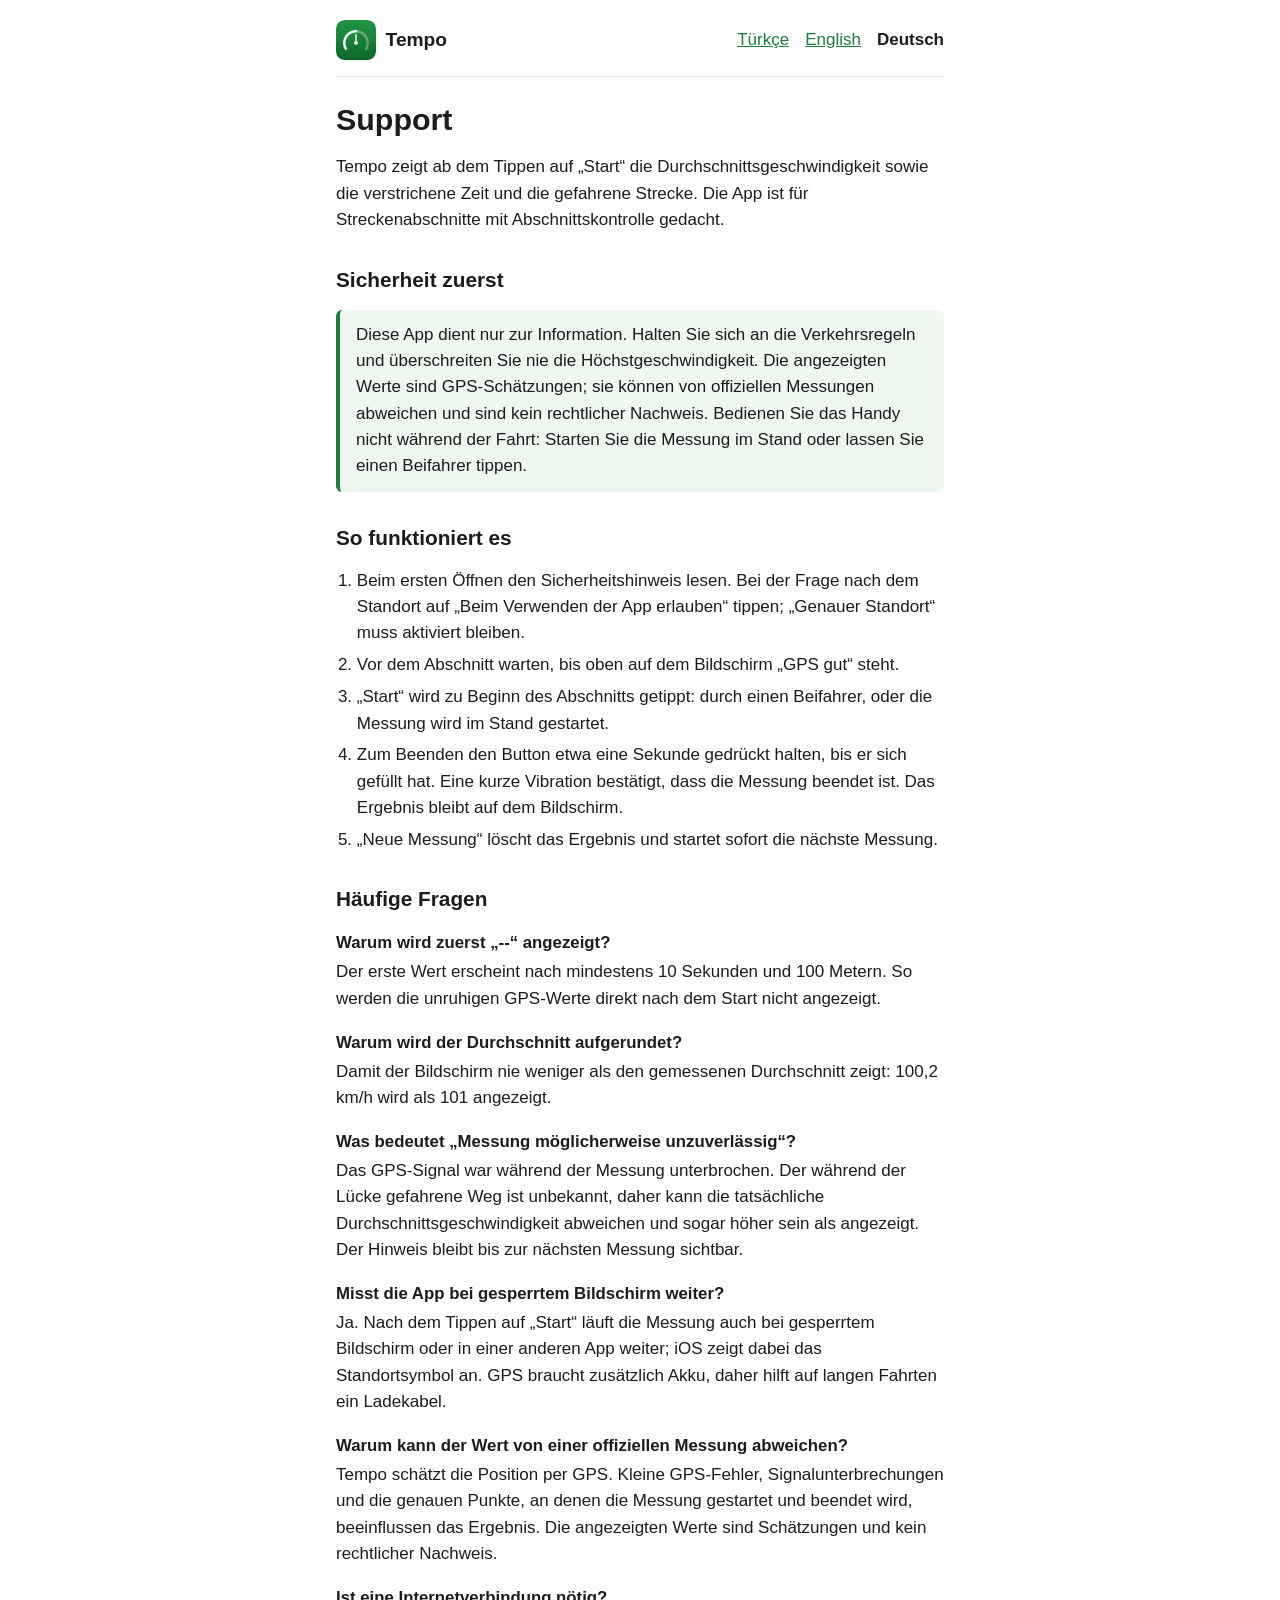
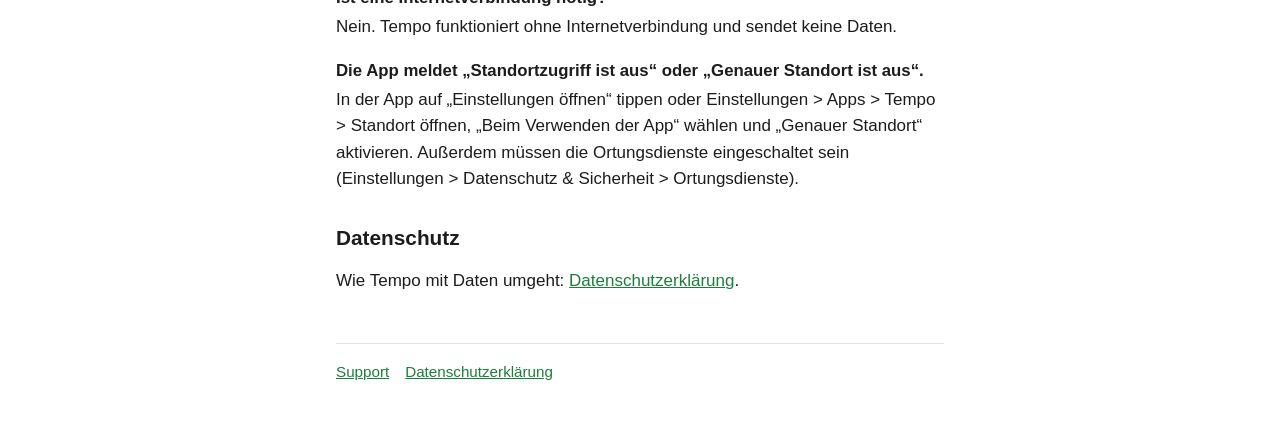
==== de/support.html @ 1235f71d "Add the Tempo privacy policy and support pages Turkish, English and German pages for GitHub Pages. T" ====
<!doctype html>
<html lang="de">
<head>
<meta charset="utf-8">
<meta name="viewport" content="width=device-width, initial-scale=1">
<title>Support – Tempo</title>
<meta name="description" content="Bedienung der App Tempo, häufige Fragen und Kontakt.">
<link rel="icon" href="../icon.png">
<link rel="stylesheet" href="../style.css">
</head>
<body>
<div class="page">
<header>
  <a class="brand" href="../index.html"><img src="../icon.png" alt="" width="40" height="40">Tempo</a>
  <nav class="languages" aria-label="Sprache">
    <a href="../tr/support.html" hreflang="tr" lang="tr">Türkçe</a>
    <a href="../en/support.html" hreflang="en" lang="en">English</a>
    <a href="support.html" aria-current="page">Deutsch</a>
  </nav>
</header>

<main>
<h1>Support</h1>
<p>Tempo zeigt ab dem Tippen auf „Start“ die Durchschnittsgeschwindigkeit sowie die verstrichene Zeit und die gefahrene Strecke. Die App ist für Streckenabschnitte mit Abschnittskontrolle gedacht.</p>

<h2>Sicherheit zuerst</h2>
<p class="notice">Diese App dient nur zur Information. Halten Sie sich an die Verkehrsregeln und überschreiten Sie nie die Höchstgeschwindigkeit. Die angezeigten Werte sind GPS-Schätzungen; sie können von offiziellen Messungen abweichen und sind kein rechtlicher Nachweis. Bedienen Sie das Handy nicht während der Fahrt: Starten Sie die Messung im Stand oder lassen Sie einen Beifahrer tippen.</p>

<h2>So funktioniert es</h2>
<ol>
  <li>Beim ersten Öffnen den Sicherheitshinweis lesen. Bei der Frage nach dem Standort auf „Beim Verwenden der App erlauben“ tippen; „Genauer Standort“ muss aktiviert bleiben.</li>
  <li>Vor dem Abschnitt warten, bis oben auf dem Bildschirm „GPS gut“ steht.</li>
  <li>„Start“ wird zu Beginn des Abschnitts getippt: durch einen Beifahrer, oder die Messung wird im Stand gestartet.</li>
  <li>Zum Beenden den Button etwa eine Sekunde gedrückt halten, bis er sich gefüllt hat. Eine kurze Vibration bestätigt, dass die Messung beendet ist. Das Ergebnis bleibt auf dem Bildschirm.</li>
  <li>„Neue Messung“ löscht das Ergebnis und startet sofort die nächste Messung.</li>
</ol>

<h2>Häufige Fragen</h2>

<h3>Warum wird zuerst „--“ angezeigt?</h3>
<p>Der erste Wert erscheint nach mindestens 10 Sekunden und 100 Metern. So werden die unruhigen GPS-Werte direkt nach dem Start nicht angezeigt.</p>

<h3>Warum wird der Durchschnitt aufgerundet?</h3>
<p>Damit der Bildschirm nie weniger als den gemessenen Durchschnitt zeigt: 100,2 km/h wird als 101 angezeigt.</p>

<h3>Was bedeutet „Messung möglicherweise unzuverlässig“?</h3>
<p>Das GPS-Signal war während der Messung unterbrochen. Der während der Lücke gefahrene Weg ist unbekannt, daher kann die tatsächliche Durchschnittsgeschwindigkeit abweichen und sogar höher sein als angezeigt. Der Hinweis bleibt bis zur nächsten Messung sichtbar.</p>

<h3>Misst die App bei gesperrtem Bildschirm weiter?</h3>
<p>Ja. Nach dem Tippen auf „Start“ läuft die Messung auch bei gesperrtem Bildschirm oder in einer anderen App weiter; iOS zeigt dabei das Standortsymbol an. GPS braucht zusätzlich Akku, daher hilft auf langen Fahrten ein Ladekabel.</p>

<h3>Warum kann der Wert von einer offiziellen Messung abweichen?</h3>
<p>Tempo schätzt die Position per GPS. Kleine GPS-Fehler, Signalunterbrechungen und die genauen Punkte, an denen die Messung gestartet und beendet wird, beeinflussen das Ergebnis. Die angezeigten Werte sind Schätzungen und kein rechtlicher Nachweis.</p>

<h3>Ist eine Internetverbindung nötig?</h3>
<p>Nein. Tempo funktioniert ohne Internetverbindung und sendet keine Daten.</p>

<h3>Die App meldet „Standortzugriff ist aus“ oder „Genauer Standort ist aus“.</h3>
<p>In der App auf „Einstellungen öffnen“ tippen oder Einstellungen &gt; Apps &gt; Tempo &gt; Standort öffnen, „Beim Verwenden der App“ wählen und „Genauer Standort“ aktivieren. Außerdem müssen die Ortungsdienste eingeschaltet sein (Einstellungen &gt; Datenschutz &amp; Sicherheit &gt; Ortungsdienste).</p>

<!-- CONTACT EMAIL PENDING:
<h2>Kontakt</h2>
<p>Für Fragen, Probleme oder Ideen: <a href="mailto:@@EMAIL@@">@@EMAIL@@</a>. Bitte iPhone-Modell und iOS-Version angeben.</p>
-->

<h2>Datenschutz</h2>
<p>Wie Tempo mit Daten umgeht: <a href="privacy.html">Datenschutzerklärung</a>.</p>
</main>

<footer>
  <a href="support.html">Support</a>
  <a href="privacy.html">Datenschutzerklärung</a>
</footer>
</div>
</body>
</html>
---- style.css ----
/* System fonts only: loading web fonts would send visitors' IP addresses to a font service. */
:root {
  color-scheme: light dark;
  --bg: #ffffff;
  --text: #1c1c1e;
  --muted: #5f5f66;
  --accent: #1b7f3b;
  --notice-bg: #eef7f0;
  --rule: #e2e2e6;
}

@media (prefers-color-scheme: dark) {
  :root {
    --bg: #111113;
    --text: #f2f2f7;
    --muted: #a1a1aa;
    --accent: #5fd383;
    --notice-bg: #16261b;
    --rule: #2c2c30;
  }
}

* {
  box-sizing: border-box;
}

body {
  margin: 0;
  background: var(--bg);
  color: var(--text);
  font: 17px/1.55 -apple-system, BlinkMacSystemFont, "Segoe UI", Roboto, Helvetica, Arial, sans-serif;
  -webkit-text-size-adjust: 100%;
  overflow-wrap: break-word;
}

.page {
  max-width: 40rem;
  margin: 0 auto;
  padding: 1.25rem 1rem 3rem;
}

a {
  color: var(--accent);
}

header {
  display: flex;
  flex-wrap: wrap;
  align-items: center;
  justify-content: space-between;
  gap: 0.75rem 1rem;
  padding-bottom: 1rem;
  border-bottom: 1px solid var(--rule);
}

.brand {
  display: flex;
  align-items: center;
  gap: 0.6rem;
  color: var(--text);
  font-size: 1.2rem;
  font-weight: 700;
  text-decoration: none;
}

/* iOS draws app icons with rounded corners; the image itself is square. */
.brand img,
.hero img {
  border-radius: 22%;
}

.languages {
  display: flex;
  gap: 1rem;
}

.languages a[aria-current="page"] {
  color: var(--text);
  font-weight: 600;
  text-decoration: none;
}

h1 {
  margin: 1.5rem 0 0.25rem;
  font-size: 1.9rem;
  line-height: 1.2;
}

h2 {
  margin: 2rem 0 0.5rem;
  font-size: 1.3rem;
  line-height: 1.3;
}

h3 {
  margin: 1.25rem 0 0.25rem;
  font-size: 1.05rem;
  line-height: 1.35;
}

h3 + p {
  margin-top: 0;
}

.updated {
  margin-top: 0;
  color: var(--muted);
}

.notice {
  padding: 0.75rem 1rem;
  border-left: 4px solid var(--accent);
  border-radius: 6px;
  background: var(--notice-bg);
}

ul,
ol {
  padding-left: 1.3rem;
}

li + li {
  margin-top: 0.35rem;
}

.hero {
  margin: 2rem 0 1rem;
  text-align: center;
}

.hero h1 {
  margin-top: 0.75rem;
}

.hero p {
  margin: 0;
  color: var(--muted);
}

.language-section {
  padding: 1rem 0;
  border-top: 1px solid var(--rule);
}

.language-section h2 {
  margin-top: 0;
}

footer {
  display: flex;
  flex-wrap: wrap;
  gap: 0.5rem 1rem;
  margin-top: 3rem;
  padding-top: 1rem;
  border-top: 1px solid var(--rule);
  color: var(--muted);
  font-size: 0.95rem;
}
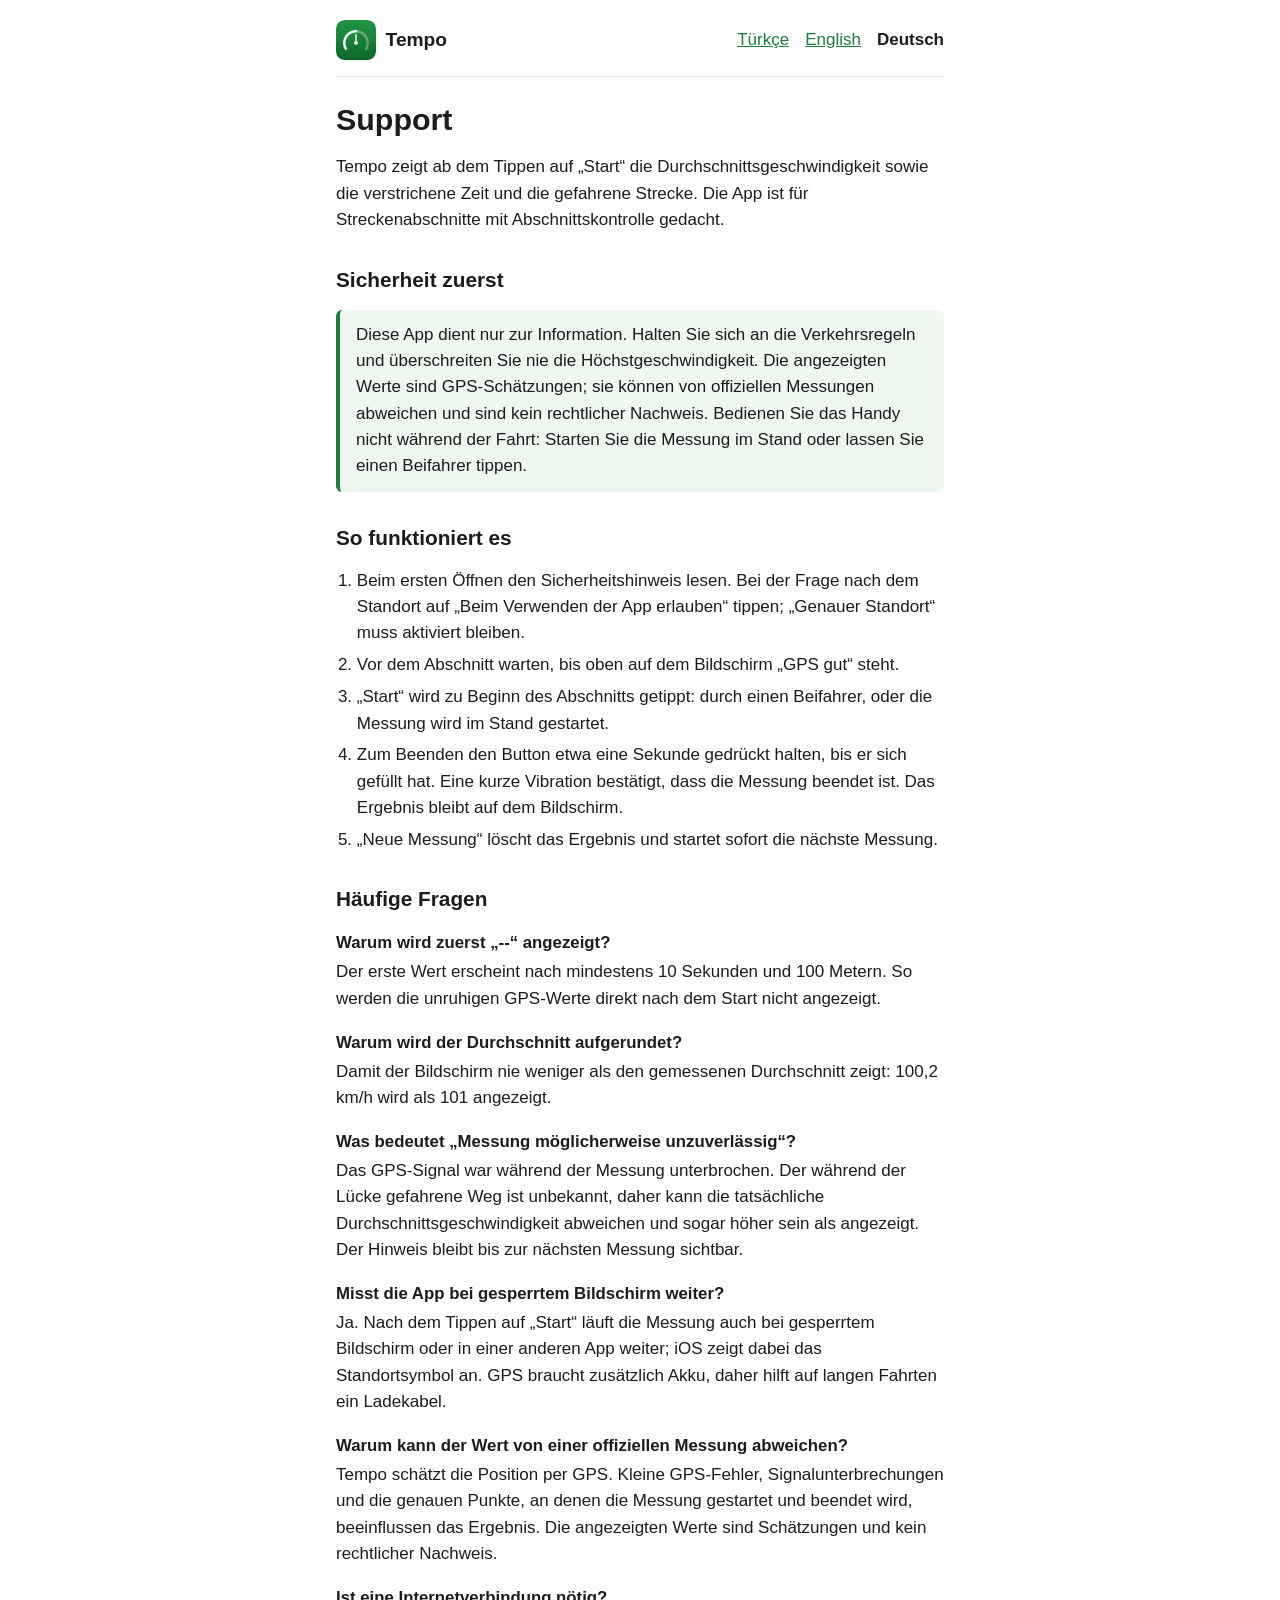
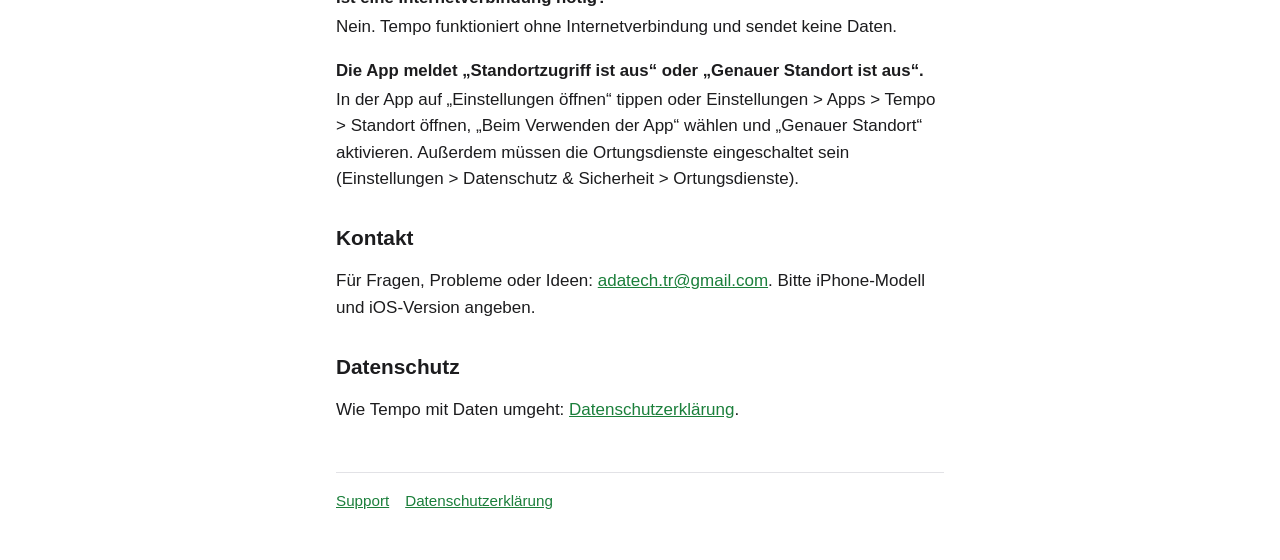
==== commit ae78e473: "Add the contact email to the privacy and support pages The privacy policy now says how emails to the" ====
--- a/de/support.html
+++ b/de/support.html
@@ -58,10 +58,8 @@
 <h3>Die App meldet „Standortzugriff ist aus“ oder „Genauer Standort ist aus“.</h3>
 <p>In der App auf „Einstellungen öffnen“ tippen oder Einstellungen &gt; Apps &gt; Tempo &gt; Standort öffnen, „Beim Verwenden der App“ wählen und „Genauer Standort“ aktivieren. Außerdem müssen die Ortungsdienste eingeschaltet sein (Einstellungen &gt; Datenschutz &amp; Sicherheit &gt; Ortungsdienste).</p>
 
-<!-- CONTACT EMAIL PENDING:
 <h2>Kontakt</h2>
-<p>Für Fragen, Probleme oder Ideen: <a href="mailto:@@EMAIL@@">@@EMAIL@@</a>. Bitte iPhone-Modell und iOS-Version angeben.</p>
--->
+<p>Für Fragen, Probleme oder Ideen: <a href="mailto:adatech.tr@gmail.com">adatech.tr@gmail.com</a>. Bitte iPhone-Modell und iOS-Version angeben.</p>
 
 <h2>Datenschutz</h2>
 <p>Wie Tempo mit Daten umgeht: <a href="privacy.html">Datenschutzerklärung</a>.</p>
